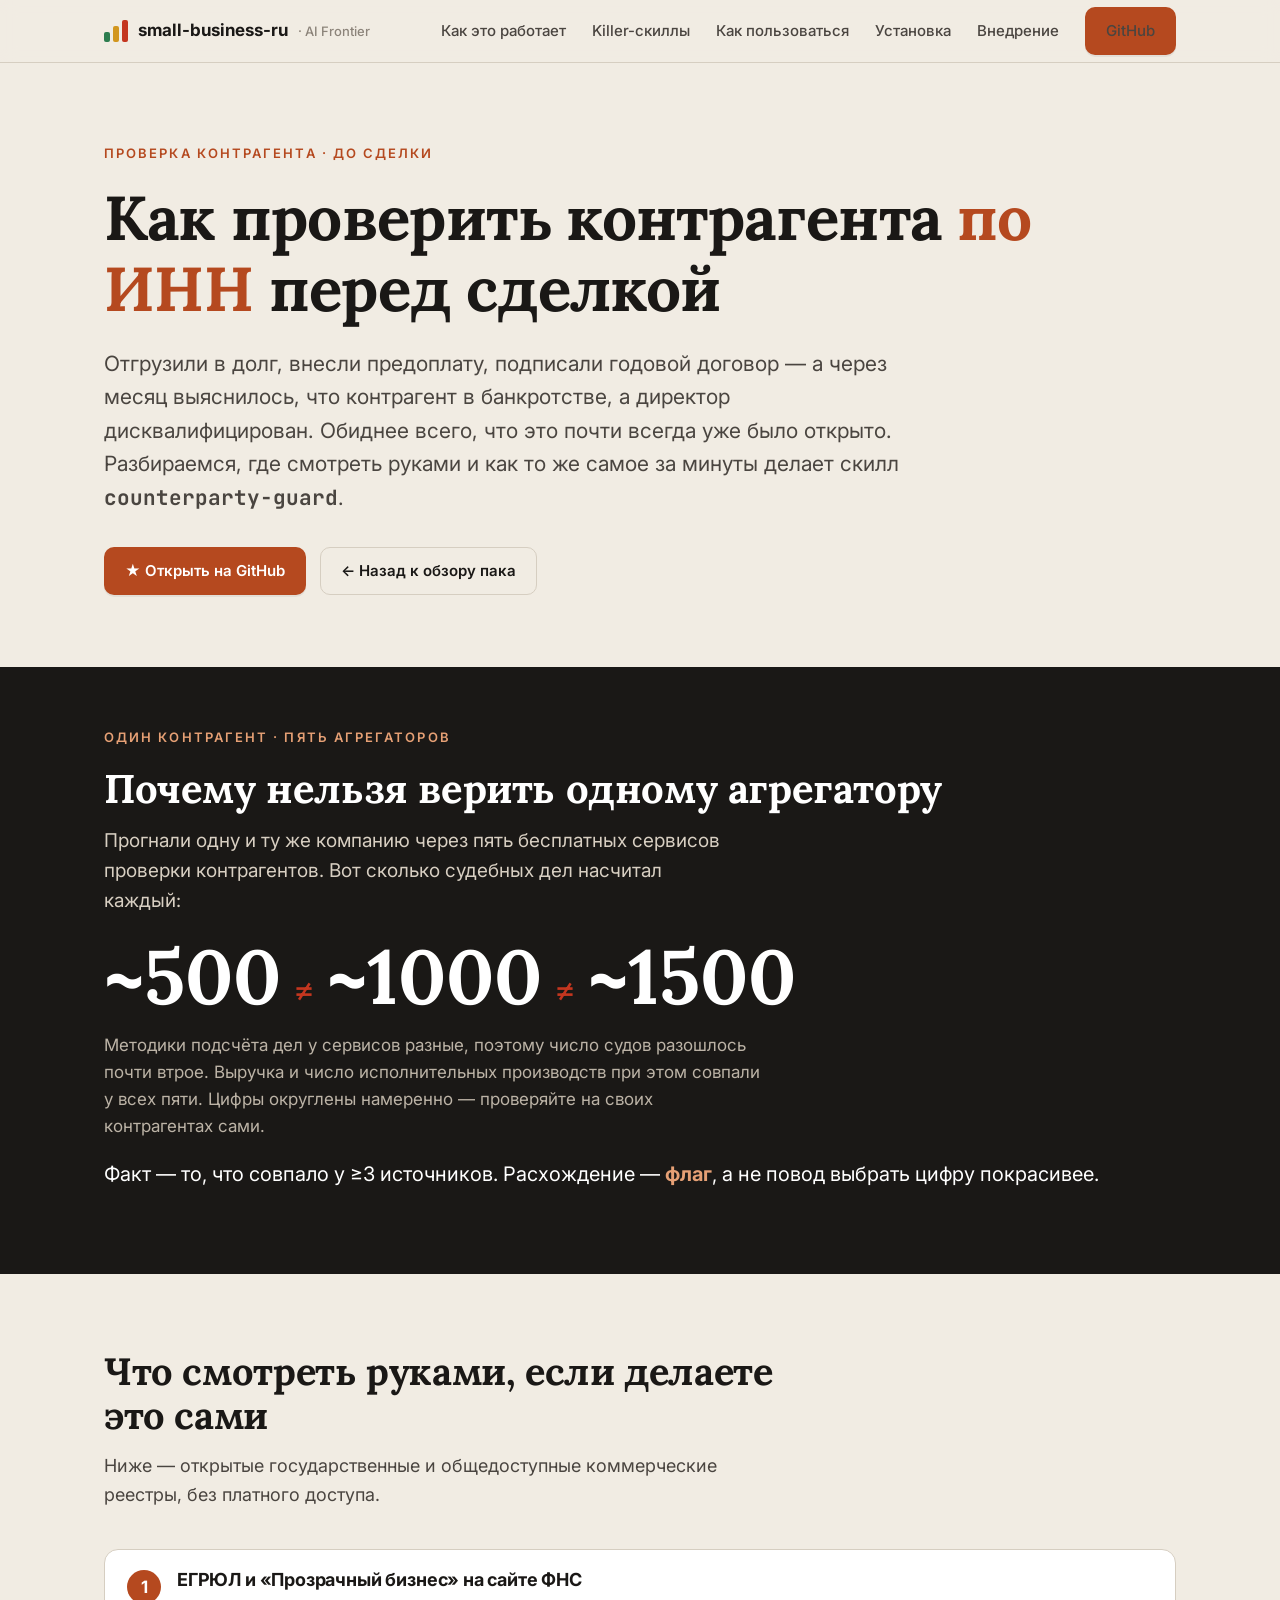
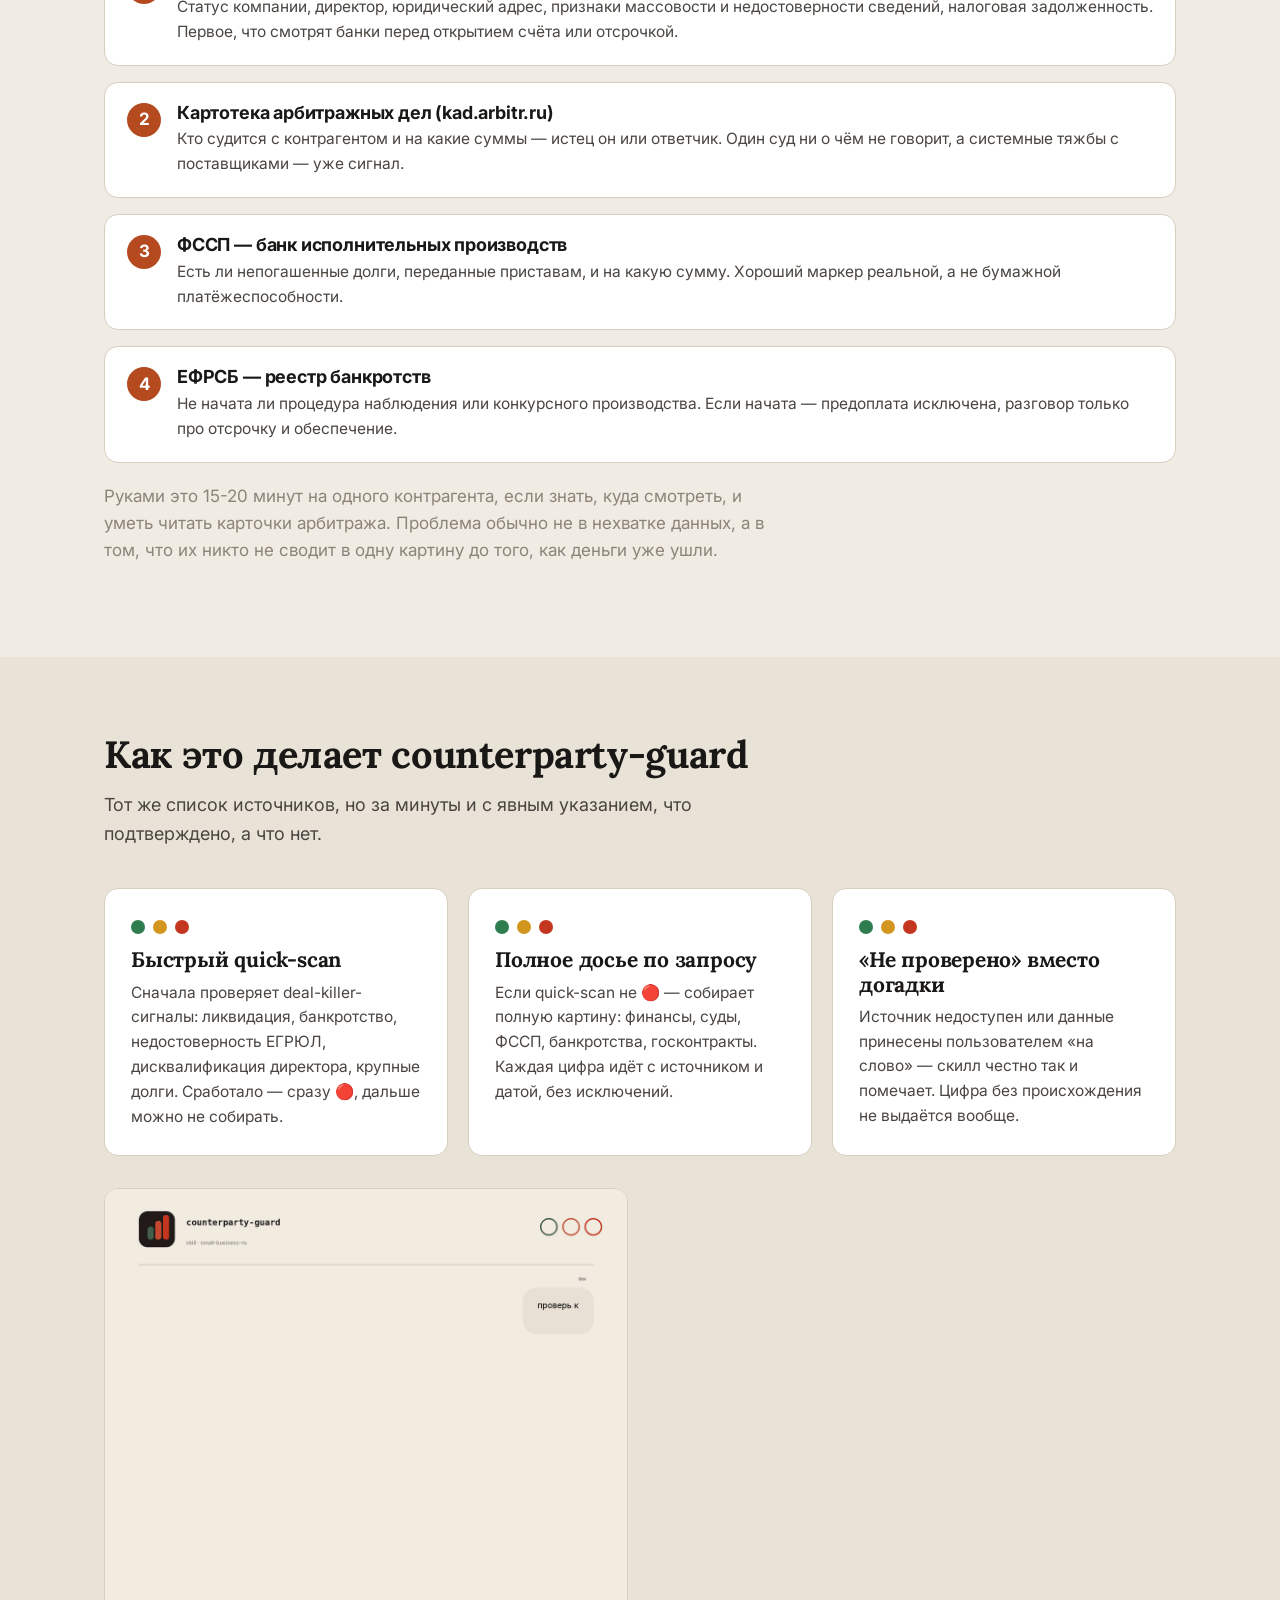
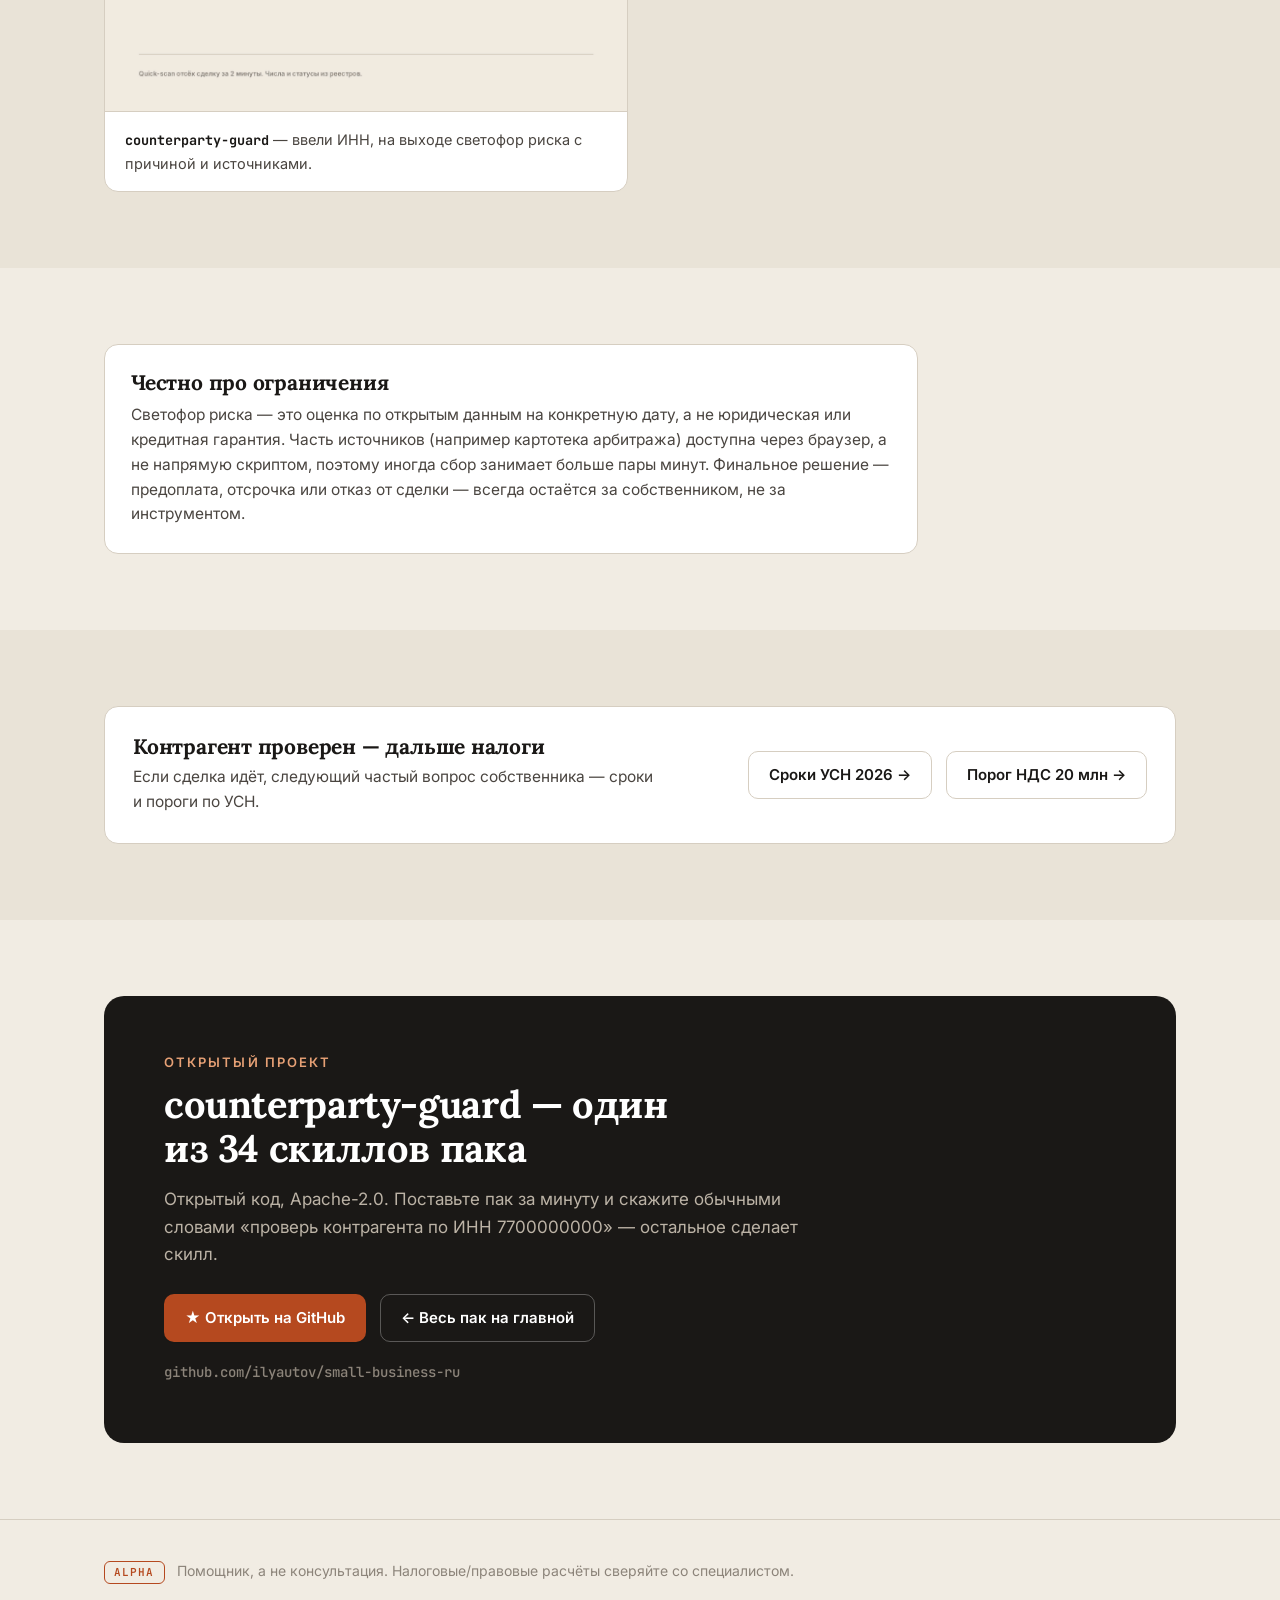
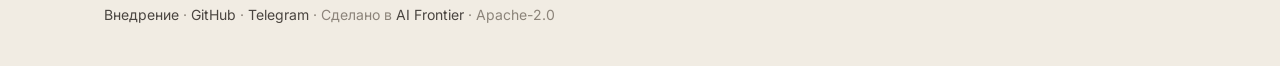
==== docs/kak-proverit-kontragenta-po-inn.html @ aa69c8d8 "feat(site): SEO-лендинги + sitemap + robots" ====
<!DOCTYPE html>
<html lang="ru">
<head>
<meta charset="UTF-8">
<meta name="viewport" content="width=device-width, initial-scale=1">
<title>Как проверить контрагента по ИНН перед сделкой — small-business-ru</title>
<meta name="description" content="Как проверить контрагента по ИНН перед предоплатой или отсрочкой: ЕГРЮЛ, ФССП, суды, банкротства. Почему нельзя верить одному агрегатору и как это делает скилл counterparty-guard.">
<meta property="og:title" content="Как проверить контрагента по ИНН перед сделкой">
<meta property="og:description" content="ЕГРЮЛ, ФССП, суды, банкротства — что смотреть руками и как counterparty-guard сводит это в светофор риска за минуты.">
<meta property="og:type" content="article">
<meta property="og:url" content="https://small-business-ru.aifrontier.tech/kak-proverit-kontragenta-po-inn.html">
<meta property="og:image" content="https://small-business-ru.aifrontier.tech/assets/social-preview.png">
<meta name="twitter:card" content="summary_large_image">
<link rel="canonical" href="https://small-business-ru.aifrontier.tech/kak-proverit-kontragenta-po-inn.html">
<link rel="icon" type="image/png" href="assets/logo-mark.png">
<link rel="apple-touch-icon" href="assets/logo-mark.png">
<link rel="preconnect" href="https://fonts.googleapis.com">
<link rel="preconnect" href="https://fonts.gstatic.com" crossorigin>
<link href="https://fonts.googleapis.com/css2?family=Inter:wght@400;500;600;700;800&family=Lora:wght@500;600;700&family=JetBrains+Mono:wght@500;700&display=swap" rel="stylesheet">
<link rel="stylesheet" href="styles.css">
</head>
<body>

<header>
  <div class="wrap nav">
    <a class="brand" href="index.html" aria-label="small-business-ru, на главную">
      <span class="bars" aria-hidden="true"><span></span><span></span><span></span></span>
      small-business-ru <small>· AI Frontier</small>
    </a>
    <nav class="nav-links" aria-label="Основная навигация">
      <a href="index.html#how">Как это работает</a>
      <a href="index.html#killer">Killer-скиллы</a>
      <a href="index.html#use">Как пользоваться</a>
      <a href="index.html#install">Установка</a>
      <a href="vnedrenie.html">Внедрение</a>
      <a class="btn btn-primary" href="https://github.com/ilyautov/small-business-ru">GitHub</a>
    </nav>
  </div>
</header>

<main id="top">

  <!-- HERO -->
  <section class="hero">
    <div class="wrap">
      <div class="kicker">проверка контрагента · до сделки</div>
      <h1>Как проверить контрагента <span class="accent">по ИНН</span> перед сделкой</h1>
      <p class="sub" style="max-width:62ch">Отгрузили в долг, внесли предоплату, подписали годовой договор — а через месяц выяснилось, что контрагент в банкротстве, а директор дисквалифицирован. Обиднее всего, что это почти всегда уже было открыто. Разбираемся, где смотреть руками и как то же самое за минуты делает скилл <b class="mono">counterparty-guard</b>.</p>
      <div class="cta-row">
        <a class="btn btn-primary" href="https://github.com/ilyautov/small-business-ru">★ Открыть на GitHub</a>
        <a class="btn btn-ghost" href="index.html">← Назад к обзору пака</a>
      </div>
    </div>
  </section>

  <!-- PROOF -->
  <section class="proof">
    <div class="wrap">
      <div class="kicker">один контрагент · пять агрегаторов</div>
      <h2>Почему нельзя верить одному агрегатору</h2>
      <p class="proof-lead">Прогнали одну и ту же компанию через пять бесплатных сервисов проверки контрагентов. Вот сколько судебных дел насчитал каждый:</p>
      <div class="nums" aria-label="Примерно 500, 1000 и 1500, данные расходятся">
        <span class="n">~500</span><span class="ne">≠</span>
        <span class="n">~1000</span><span class="ne">≠</span>
        <span class="n">~1500</span>
      </div>
      <p class="small">Методики подсчёта дел у сервисов разные, поэтому число судов разошлось почти втрое. Выручка и число исполнительных производств при этом совпали у всех пяти. Цифры округлены намеренно — проверяйте на своих контрагентах сами.</p>
      <p class="verdict">Факт — то, что совпало у ≥3 источников. Расхождение — <b>флаг</b>, а не повод выбрать цифру покрасивее.</p>
    </div>
  </section>

  <!-- MANUAL HOW-TO -->
  <section class="s" id="manual">
    <div class="wrap">
      <div class="sec-head">
        <h2>Что смотреть руками, если делаете это сами</h2>
        <p>Ниже — открытые государственные и общедоступные коммерческие реестры, без платного доступа.</p>
      </div>
      <div class="steps">
        <div class="step">
          <div>
            <h3>ЕГРЮЛ и «Прозрачный бизнес» на сайте ФНС</h3>
            <p>Статус компании, директор, юридический адрес, признаки массовости и недостоверности сведений, налоговая задолженность. Первое, что смотрят банки перед открытием счёта или отсрочкой.</p>
          </div>
        </div>
        <div class="step">
          <div>
            <h3>Картотека арбитражных дел (kad.arbitr.ru)</h3>
            <p>Кто судится с контрагентом и на какие суммы — истец он или ответчик. Один суд ни о чём не говорит, а системные тяжбы с поставщиками — уже сигнал.</p>
          </div>
        </div>
        <div class="step">
          <div>
            <h3>ФССП — банк исполнительных производств</h3>
            <p>Есть ли непогашенные долги, переданные приставам, и на какую сумму. Хороший маркер реальной, а не бумажной платёжеспособности.</p>
          </div>
        </div>
        <div class="step">
          <div>
            <h3>ЕФРСБ — реестр банкротств</h3>
            <p>Не начата ли процедура наблюдения или конкурсного производства. Если начата — предоплата исключена, разговор только про отсрочку и обеспечение.</p>
          </div>
        </div>
      </div>
      <p class="small" style="color:var(--mute);margin-top:20px;max-width:62ch">Руками это 15-20 минут на одного контрагента, если знать, куда смотреть, и уметь читать карточки арбитража. Проблема обычно не в нехватке данных, а в том, что их никто не сводит в одну картину до того, как деньги уже ушли.</p>
    </div>
  </section>

  <!-- HOW SKILL HELPS -->
  <section class="s alt killer" id="skill">
    <div class="wrap">
      <div class="sec-head">
        <h2>Как это делает counterparty-guard</h2>
        <p>Тот же список источников, но за минуты и с явным указанием, что подтверждено, а что нет.</p>
      </div>
      <div class="grid3">
        <div class="card">
          <span class="tl" aria-hidden="true"><i class="g"></i><i class="a"></i><i class="r"></i></span>
          <h3>Быстрый quick-scan</h3>
          <p>Сначала проверяет deal-killer-сигналы: ликвидация, банкротство, недостоверность ЕГРЮЛ, дисквалификация директора, крупные долги. Сработало — сразу 🔴, дальше можно не собирать.</p>
        </div>
        <div class="card">
          <span class="tl" aria-hidden="true"><i class="g"></i><i class="a"></i><i class="r"></i></span>
          <h3>Полное досье по запросу</h3>
          <p>Если quick-scan не 🔴 — собирает полную картину: финансы, суды, ФССП, банкротства, госконтракты. Каждая цифра идёт с источником и датой, без исключений.</p>
        </div>
        <div class="card">
          <span class="tl" aria-hidden="true"><i class="g"></i><i class="a"></i><i class="r"></i></span>
          <h3>«Не проверено» вместо догадки</h3>
          <p>Источник недоступен или данные принесены пользователем «на слово» — скилл честно так и помечает. Цифра без происхождения не выдаётся вообще.</p>
        </div>
      </div>
      <div class="demos" style="margin-top:32px">
        <figure class="demo">
          <img src="assets/demo_counterparty-guard.gif" alt="Демонстрация counterparty-guard: проверка контрагента по ИНН со сведением реестров в светофор риска" loading="lazy" width="1080" height="1080">
          <figcaption><b>counterparty-guard</b> — ввели ИНН, на выходе светофор риска с причиной и источниками.</figcaption>
        </figure>
      </div>
    </div>
  </section>

  <!-- HONEST CAVEAT -->
  <section class="s" id="caveat">
    <div class="wrap">
      <div class="card" style="max-width:74ch">
        <h3>Честно про ограничения</h3>
        <p>Светофор риска — это оценка по открытым данным на конкретную дату, а не юридическая или кредитная гарантия. Часть источников (например картотека арбитража) доступна через браузер, а не напрямую скриптом, поэтому иногда сбор занимает больше пары минут. Финальное решение — предоплата, отсрочка или отказ от сделки — всегда остаётся за собственником, не за инструментом.</p>
      </div>
    </div>
  </section>

  <!-- CROSS-LINK TEASER -->
  <section class="s alt">
    <div class="wrap">
      <div class="teaser">
        <div class="t-txt">
          <h3>Контрагент проверен — дальше налоги</h3>
          <p>Если сделка идёт, следующий частый вопрос собственника — сроки и пороги по УСН.</p>
        </div>
        <div class="cta-row">
          <a class="btn btn-ghost" href="sroki-uplaty-usn-2026.html">Сроки УСН 2026 →</a>
          <a class="btn btn-ghost" href="nds-usn-porog-20-millionov.html">Порог НДС 20 млн →</a>
        </div>
      </div>
    </div>
  </section>

  <!-- OPEN SOURCE CTA -->
  <section class="s" id="opensource">
    <div class="wrap">
      <div class="oss">
        <div class="kicker">открытый проект</div>
        <h2>counterparty-guard — один из 34 скиллов пака</h2>
        <p>Открытый код, Apache-2.0. Поставьте пак за минуту и скажите обычными словами «проверь контрагента по ИНН 7700000000» — остальное сделает скилл.</p>
        <div class="cta-row">
          <a class="btn btn-primary" href="https://github.com/ilyautov/small-business-ru">★ Открыть на GitHub</a>
          <a class="btn btn-ghost" href="index.html">← Весь пак на главной</a>
        </div>
        <div class="repo-line">github.com/ilyautov/small-business-ru</div>
      </div>
    </div>
  </section>

</main>

<footer>
  <div class="wrap foot">
    <div>
      <span class="alpha">alpha</span>
      &nbsp; Помощник, а не консультация. Налоговые/правовые расчёты сверяйте со специалистом.
    </div>
    <div>
      <a href="vnedrenie.html">Внедрение</a> ·
      <a href="https://github.com/ilyautov/small-business-ru">GitHub</a> ·
      <a href="https://t.me/gorilla_under_hood">Telegram</a> ·
      Сделано в <a href="https://aifrontier.tech">AI Frontier</a> · Apache-2.0
    </div>
  </div>
</footer>

</body>
</html>
---- docs/styles.css ----
:root{
  --paper:#F1ECE3; --paper-2:#E9E3D7; --ink:#1A1816; --body:#4A4540;
  --mute:#8C847A; --ochre:#B5491F; --ochre-ink:#9A3E1A; --line:#D6CEC1;
  --green:#2D7D4F; --amber:#D2961E; --red:#C4361F;
  --maxw:1120px; --r:14px; --t:200ms cubic-bezier(.2,.6,.2,1);
}
*{box-sizing:border-box}
html{scroll-behavior:smooth;overflow-x:hidden}
@media (prefers-reduced-motion:reduce){html{scroll-behavior:auto} *{animation:none!important;transition:none!important}}
body{margin:0;background:var(--paper);color:var(--ink);
  font-family:Inter,system-ui,-apple-system,sans-serif;font-size:17px;line-height:1.6;
  -webkit-font-smoothing:antialiased;overflow-x:hidden}
h1,h2,h3{font-family:Lora,Georgia,serif;line-height:1.15;letter-spacing:-.01em;margin:0}
.mono{font-family:"JetBrains Mono",ui-monospace,monospace}
a{color:var(--ochre-ink);text-decoration:none}
a:hover{text-decoration:underline}
.wrap{max-width:var(--maxw);margin:0 auto;padding:0 24px}
.accent{color:var(--ochre)}
:focus-visible{outline:3px solid var(--ochre);outline-offset:2px;border-radius:4px}

.tl{display:inline-flex;gap:8px;align-items:center}
.tl i{width:14px;height:14px;border-radius:50%;display:block}
.tl .g{background:var(--green)} .tl .a{background:var(--amber)} .tl .r{background:var(--red)}

header{position:sticky;top:0;z-index:50;background:rgba(241,236,227,.86);backdrop-filter:blur(8px);border-bottom:1px solid var(--line)}
.nav{display:flex;align-items:center;justify-content:space-between;height:62px}
.brand{display:flex;align-items:center;gap:10px;font-weight:700;color:var(--ink)}
.brand:hover{text-decoration:none}
.brand .bars{display:flex;gap:3px;align-items:flex-end;height:22px}
.brand .bars span{width:6px;border-radius:2px}
.brand .bars span:nth-child(1){height:10px;background:var(--green)}
.brand .bars span:nth-child(2){height:16px;background:var(--amber)}
.brand .bars span:nth-child(3){height:22px;background:var(--red)}
.brand small{font-weight:500;color:var(--mute);font-size:13px}
.nav-links{display:flex;gap:26px;align-items:center}
.nav-links a{color:var(--body);font-weight:500;font-size:15px}
.nav-links a.active{color:var(--ink);font-weight:700}
.btn{display:inline-flex;align-items:center;gap:8px;font-weight:600;font-size:15px;
  padding:11px 20px;border-radius:10px;cursor:pointer;transition:transform var(--t),background var(--t),box-shadow var(--t);border:1px solid transparent}
.btn:hover{text-decoration:none;transform:translateY(-1px)}
.btn-primary{background:var(--ochre);color:#fff;box-shadow:0 2px 0 rgba(0,0,0,.06)}
.btn-primary:hover{background:#a23f17;box-shadow:0 6px 18px rgba(181,73,31,.25)}
.btn-ghost{background:transparent;color:var(--ink);border-color:var(--line)}
.btn-ghost:hover{background:var(--paper-2)}
@media(max-width:760px){.nav-links a:not(.btn){display:none}}

.hero{padding:84px 0 72px;position:relative;overflow:hidden}
.hero-grid{display:grid;grid-template-columns:1.1fr .9fr;gap:48px;align-items:center}
.kicker{font:600 13px/1 Inter;letter-spacing:.16em;text-transform:uppercase;color:var(--ochre);margin-bottom:22px}
.hero h1{font-size:clamp(32px,7vw,62px);font-weight:700}
.hero p.sub{font-size:clamp(17px,2.2vw,21px);color:var(--body);margin:22px 0 32px;max-width:34ch}
.cta-row{display:flex;gap:14px;flex-wrap:wrap}
.trust-mini{margin-top:26px;color:var(--mute);font-size:14px;display:flex;align-items:flex-start;gap:10px}
.trust-mini .tl{flex:none;margin-top:2px}
.trust-mini .tm-text{min-width:0}
.art{position:relative;aspect-ratio:4/3;background:var(--paper-2);border:1px solid var(--line);border-radius:var(--r);overflow:hidden}
.win{position:absolute;background:#fff;border:1px solid var(--line);border-radius:10px;box-shadow:0 8px 24px rgba(26,24,22,.06)}
.win::before{content:"";position:absolute;top:10px;left:12px;width:34px;height:6px;border-radius:3px;
  background:radial-gradient(circle 3px at 3px 3px,var(--mute) 99%,transparent) left/12px 6px repeat-x}
.win.w1{top:8%;left:6%;width:46%;height:42%}
.win.w2{top:30%;left:30%;width:46%;height:44%;opacity:.96}
.lines{position:absolute;left:12px;right:30%;top:30px}
.lines b{display:block;height:7px;border-radius:4px;background:var(--paper-2);margin-bottom:9px}
.lines b:nth-child(2){width:70%} .lines b:nth-child(3){width:84%}
.signal{position:absolute;right:7%;bottom:8%;width:84px;height:198px;background:var(--ink);border-radius:18px;
  display:flex;flex-direction:column;align-items:center;justify-content:space-around;padding:14px 0;box-shadow:0 16px 40px rgba(26,24,22,.22)}
.signal i{width:52px;height:52px;border-radius:50%}
.signal .r{background:var(--red)} .signal .a{background:var(--amber)} .signal .g{background:var(--green)}
@media(max-width:860px){.hero-grid{grid-template-columns:1fr;gap:32px}.art{order:-1;max-width:460px}}

.proof{background:var(--ink);color:var(--paper);padding:64px 0}
.proof .kicker{color:#E6A075}
.proof h2{color:#fff;font-size:clamp(26px,4vw,40px);margin-bottom:8px}
.proof-lead{color:#d8cfc2;font-size:clamp(16px,2vw,19px);max-width:52ch;margin:14px 0 4px}
.nums{display:flex;gap:14px;align-items:baseline;flex-wrap:wrap;margin:22px 0 14px}
.nums .n{font:700 clamp(34px,9vw,76px)/1 Lora;color:#fff}
.nums .ne{font:700 clamp(26px,5vw,34px)/1 Lora;color:var(--red)}
.proof .small{color:#bcb3a6;max-width:60ch}
.proof .verdict{margin-top:18px;font-size:20px;color:#fff}
.proof .verdict b{color:#E6A075}

section.s{padding:76px 0}
.s.alt{background:var(--paper-2)}
.sec-head{max-width:62ch;margin-bottom:40px}
.sec-head h2{font-size:clamp(26px,4vw,38px)}
.sec-head p{color:var(--body);margin:14px 0 0;font-size:18px}
.grid3{display:grid;grid-template-columns:repeat(3,1fr);gap:20px}
.grid2{display:grid;grid-template-columns:repeat(2,1fr);gap:20px}
@media(max-width:860px){.grid3,.grid2{grid-template-columns:1fr}}
.card{background:#fff;border:1px solid var(--line);border-radius:var(--r);padding:26px;transition:transform var(--t),box-shadow var(--t)}
.card:hover{transform:translateY(-3px);box-shadow:0 14px 36px rgba(26,24,22,.08)}
.card .ico{width:42px;height:42px;border-radius:11px;background:var(--paper-2);display:flex;align-items:center;justify-content:center;margin-bottom:16px;color:var(--ochre)}
.card h3{font-size:21px;margin-bottom:8px}
.card p{color:var(--body);margin:0;font-size:15.5px}
.card .tag{display:inline-block;margin-top:14px;font:600 12px/1 "JetBrains Mono";color:var(--ochre);background:var(--paper-2);padding:6px 10px;border-radius:6px}
.killer .card{position:relative}
.killer .tl{margin-bottom:14px}
.killer .proofline{margin-top:14px;padding-top:14px;border-top:1px dashed var(--line);color:var(--mute);font-size:14px}

/* demo gifs */
.demos{display:grid;grid-template-columns:repeat(2,1fr);gap:24px}
@media(max-width:760px){.demos{grid-template-columns:1fr}}
.demo{margin:0;background:#fff;border:1px solid var(--line);border-radius:var(--r);overflow:hidden}
.demo img{display:block;width:100%;height:auto;background:var(--paper-2)}
.demo figcaption{padding:16px 20px;color:var(--body);font-size:14.5px;border-top:1px solid var(--line)}
.demo figcaption b{color:var(--ink);font-family:"JetBrains Mono",monospace;font-size:13.5px}

.chips{display:flex;flex-wrap:wrap;gap:10px}
.chip{background:#fff;border:1px solid var(--line);border-radius:999px;padding:9px 16px;font-size:14.5px;font-weight:500;color:var(--body)}
.chip b{color:var(--ink);font-weight:700}

/* usage / how-to */
.usage{display:grid;grid-template-columns:repeat(2,1fr);gap:16px}
@media(max-width:760px){.usage{grid-template-columns:1fr}}
.ucard{background:#fff;border:1px solid var(--line);border-radius:var(--r);padding:22px}
.ucard h3{font-size:17px;margin-bottom:12px;color:var(--ink);font-family:Inter;font-weight:700}
.prompt{display:block;font-family:"JetBrains Mono",monospace;font-size:13.5px;color:var(--body);
  background:var(--paper-2);border-radius:8px;padding:10px 12px;margin-bottom:8px}
.prompt::before{content:"« ";color:var(--ochre)} .prompt::after{content:" »";color:var(--ochre)}

.code{background:var(--ink);color:#f3ede2;border-radius:12px;padding:22px 24px;font:500 15px/1.9 "JetBrains Mono";overflow-x:auto}
.code .c{color:#8c847a}
.code .ok{color:#7ec79a}
.stacks{display:flex;gap:10px;flex-wrap:wrap;margin-top:18px}
.stacks .chip{background:var(--paper)}

/* numbered steps (services) */
.steps{counter-reset:st;display:grid;gap:16px}
.step{display:flex;gap:16px;align-items:flex-start;background:#fff;border:1px solid var(--line);border-radius:var(--r);padding:20px 22px}
.step::before{counter-increment:st;content:counter(st);flex:0 0 auto;width:34px;height:34px;border-radius:50%;
  background:var(--ochre);color:#fff;font-weight:700;display:flex;align-items:center;justify-content:center}
.step h3{font-size:18px;margin-bottom:4px;font-family:Inter;font-weight:700}
.step p{margin:0;color:var(--body);font-size:15.5px}

/* open-source CTA band (primary) */
.oss{background:var(--ink);color:var(--paper);border-radius:20px;padding:clamp(36px,6vw,60px)}
.oss .kicker{color:#E6A075;margin-bottom:14px}
.oss h2{color:#fff;font-size:clamp(26px,4vw,38px);max-width:22ch}
.oss p{color:#bcb3a6;max-width:62ch;margin:16px 0 26px;font-size:17px}
.oss .btn-primary{background:var(--ochre)}
.oss .btn-ghost{color:#fff;border-color:rgba(255,255,255,.28)}
.oss .btn-ghost:hover{background:rgba(255,255,255,.08)}
.oss .repo-line{margin-top:20px;color:#8c847a;font:500 14px/1.5 "JetBrains Mono"}

/* services CTA band + teaser */
.services{background:var(--ochre);color:#fff;border-radius:20px;padding:clamp(36px,6vw,64px);text-align:center;margin:40px 0}
.services h2{color:#fff;font-size:clamp(26px,4vw,40px)}
.services p{color:#fbe7da;max-width:54ch;margin:16px auto 28px;font-size:18px}
.services .btn-primary{background:#fff;color:var(--ochre)}
.services .btn-primary:hover{background:#f3ede2}
.teaser{border:1px solid var(--line);background:#fff;border-radius:var(--r);padding:28px;display:flex;
  gap:20px;align-items:center;justify-content:space-between;flex-wrap:wrap}
.teaser .t-txt h3{font-size:21px;margin-bottom:6px}
.teaser .t-txt p{margin:0;color:var(--body);font-size:15.5px;max-width:52ch}

footer{border-top:1px solid var(--line);padding:40px 0;color:var(--mute);font-size:14px}
.foot{display:flex;justify-content:space-between;gap:20px;flex-wrap:wrap;align-items:center}
.foot a{color:var(--body)}
.alpha{display:inline-block;font:600 11px/1 "JetBrains Mono";letter-spacing:.1em;color:var(--ochre);border:1px solid var(--ochre);padding:5px 9px;border-radius:6px;text-transform:uppercase}

@media(max-width:480px){
  .nums{gap:8px}
  .nums .n{font-size:30px}
  .nums .ne{font-size:22px}
  .wrap{padding:0 18px}
}
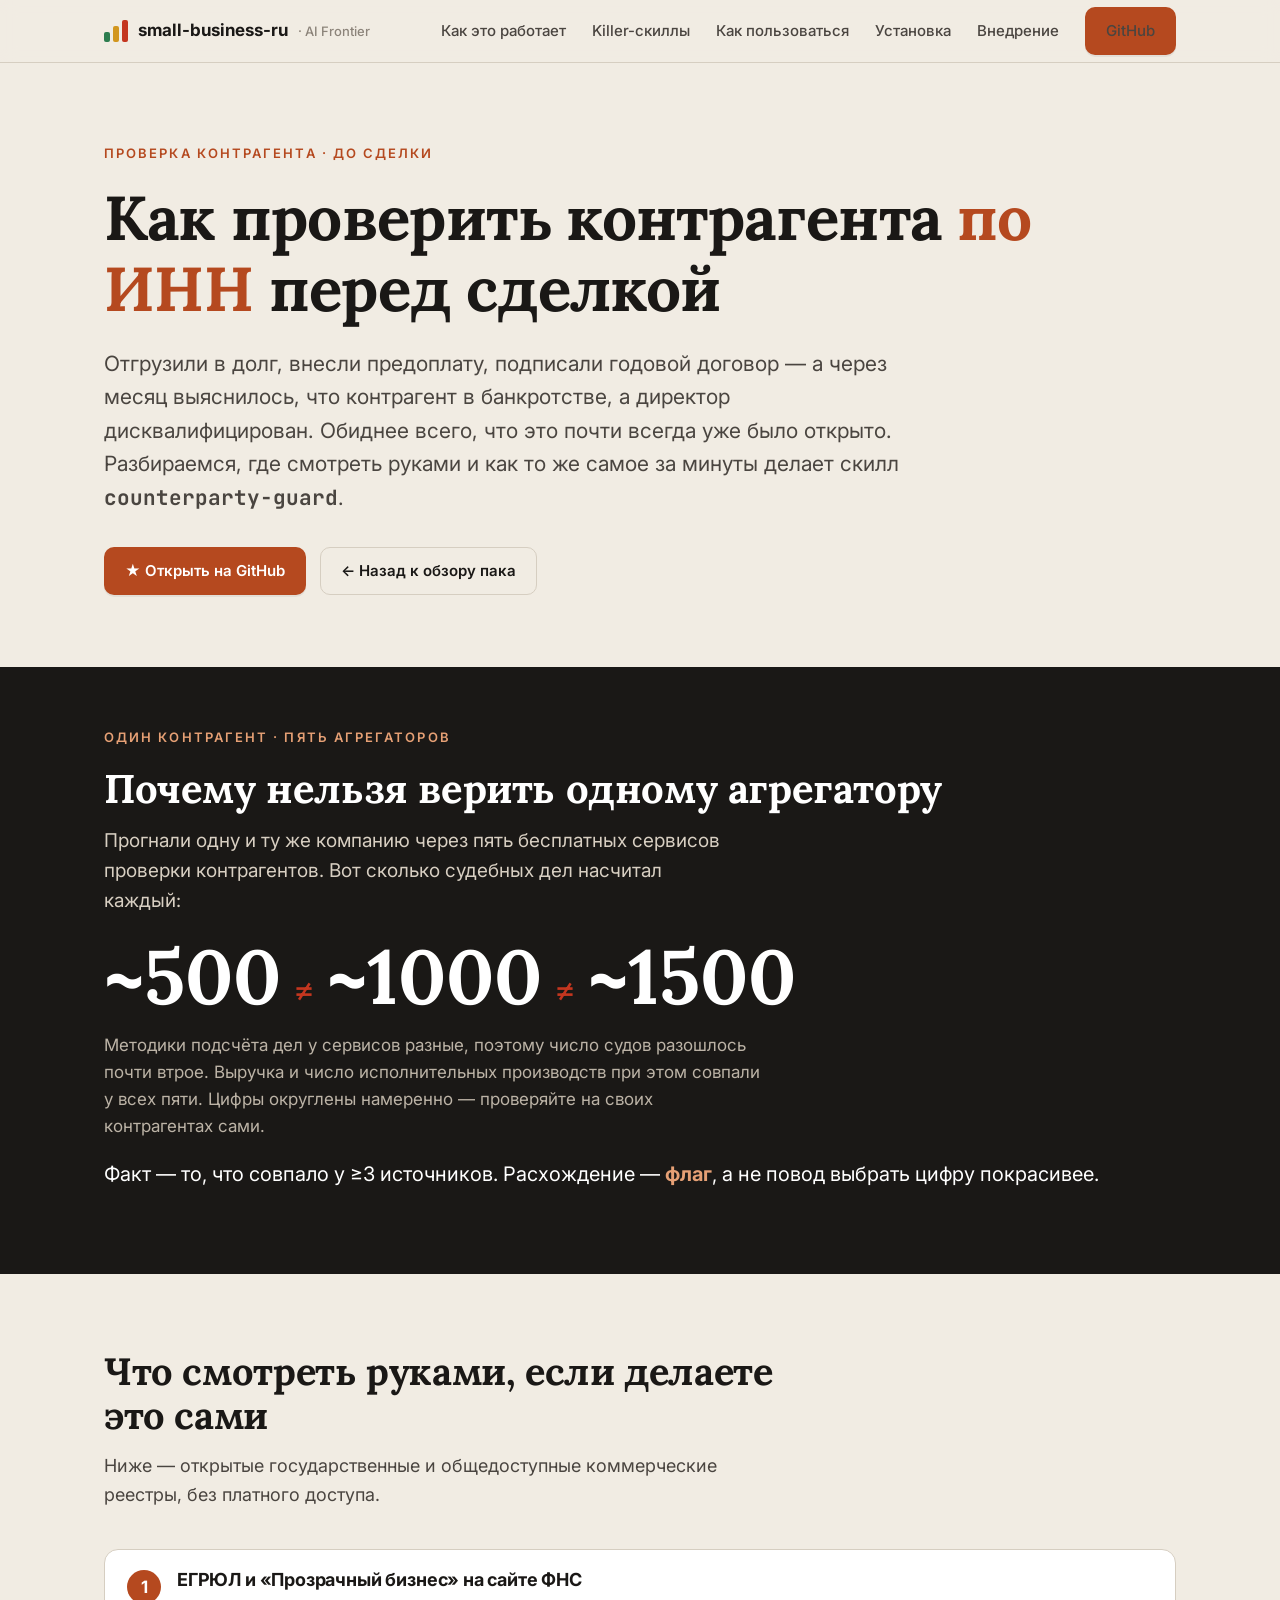
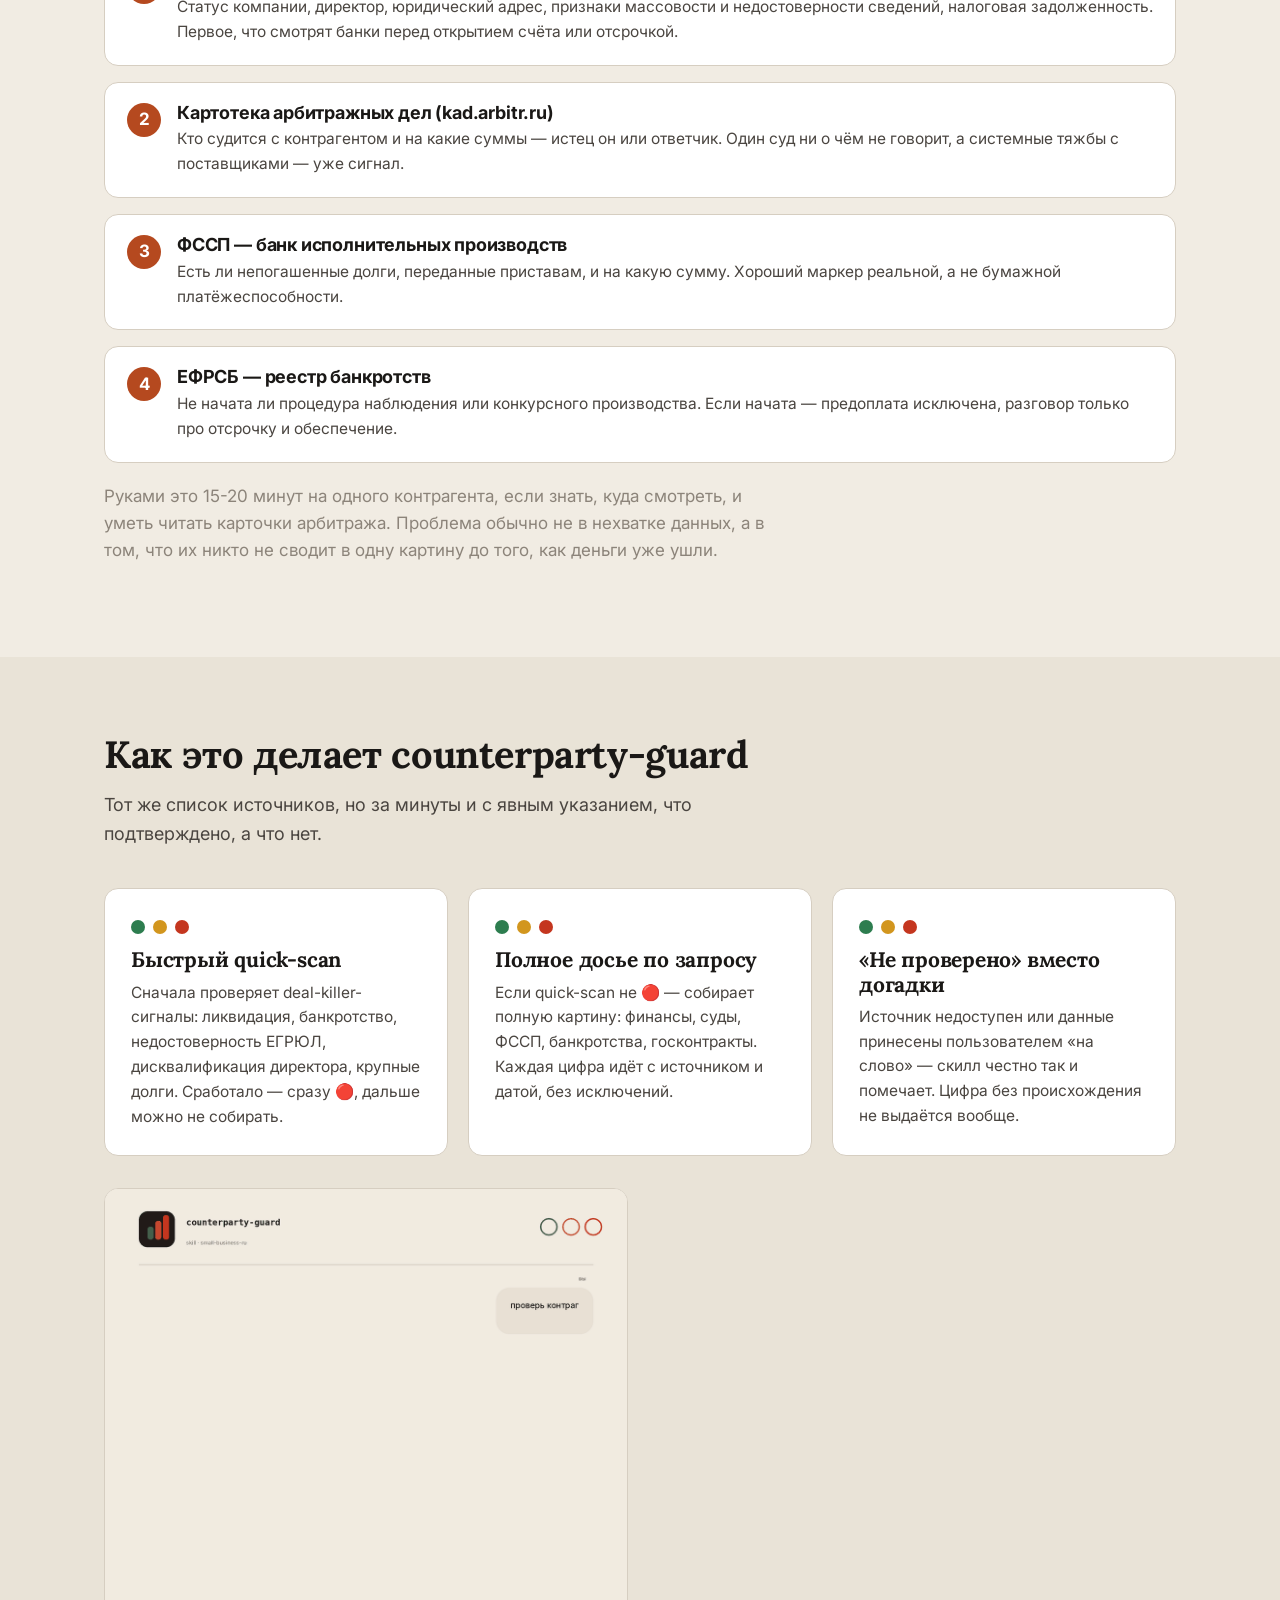
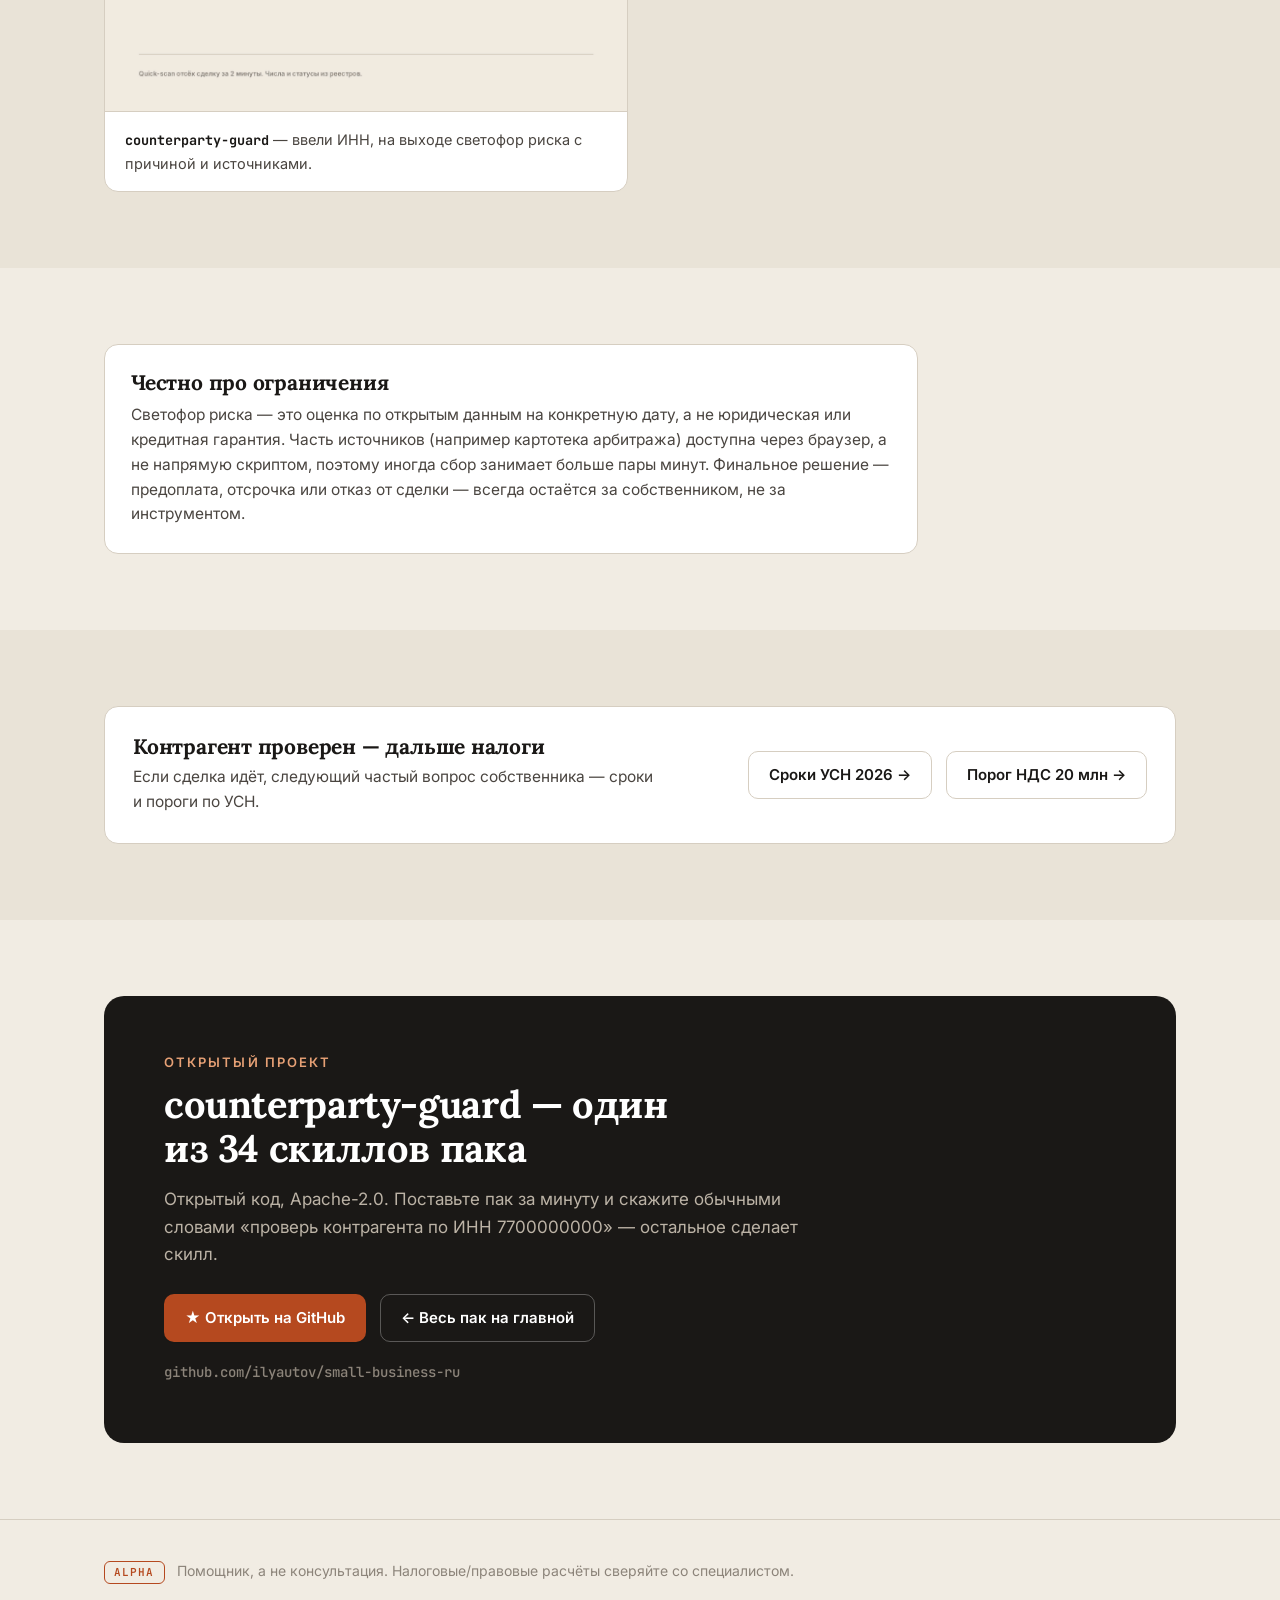
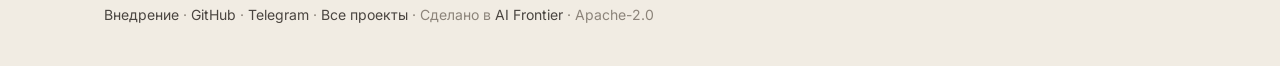
==== commit 19b45ea0: "Из подвала виден весь остальной набор инструментов Человек, пришедший по узкому запросу, уходил со с" ====
--- a/docs/kak-proverit-kontragenta-po-inn.html
+++ b/docs/kak-proverit-kontragenta-po-inn.html
@@ -18,6 +18,31 @@
 <link rel="preconnect" href="https://fonts.gstatic.com" crossorigin>
 <link href="https://fonts.googleapis.com/css2?family=Inter:wght@400;500;600;700;800&family=Lora:wght@500;600;700&family=JetBrains+Mono:wght@500;700&display=swap" rel="stylesheet">
 <link rel="stylesheet" href="styles.css">
+<script type="application/ld+json">
+{
+  "@context": "https://schema.org",
+  "@type": "Article",
+  "@id": "https://small-business-ru.aifrontier.tech/kak-proverit-kontragenta-po-inn.html#article",
+  "headline": "Как проверить контрагента по ИНН перед сделкой",
+  "description": "Как проверить контрагента по ИНН перед предоплатой или отсрочкой: ЕГРЮЛ, ФССП, суды, банкротства. Почему нельзя верить одному агрегатору и как это делает скилл counterparty-guard.",
+  "inLanguage": "ru-RU",
+  "datePublished": "2026-09-11",
+  "dateModified": "2026-09-11",
+  "author": {
+    "@id": "https://aifrontier.tech/avtory/ilya-utov/#person"
+  },
+  "publisher": {
+    "@id": "https://aifrontier.tech/#organization"
+  },
+  "isPartOf": {
+    "@id": "https://small-business-ru.aifrontier.tech/#website"
+  },
+  "mainEntityOfPage": {
+    "@type": "WebPage",
+    "@id": "https://small-business-ru.aifrontier.tech/kak-proverit-kontragenta-po-inn.html"
+  }
+}
+</script>
 </head>
 <body>
 
@@ -193,6 +218,7 @@
       <a href="vnedrenie.html">Внедрение</a> ·
       <a href="https://github.com/ilyautov/small-business-ru">GitHub</a> ·
       <a href="https://t.me/gorilla_under_hood">Telegram</a> ·
+      <a href="https://ilyautov.github.io/">Все проекты</a> ·
       Сделано в <a href="https://aifrontier.tech">AI Frontier</a> · Apache-2.0
     </div>
   </div>
